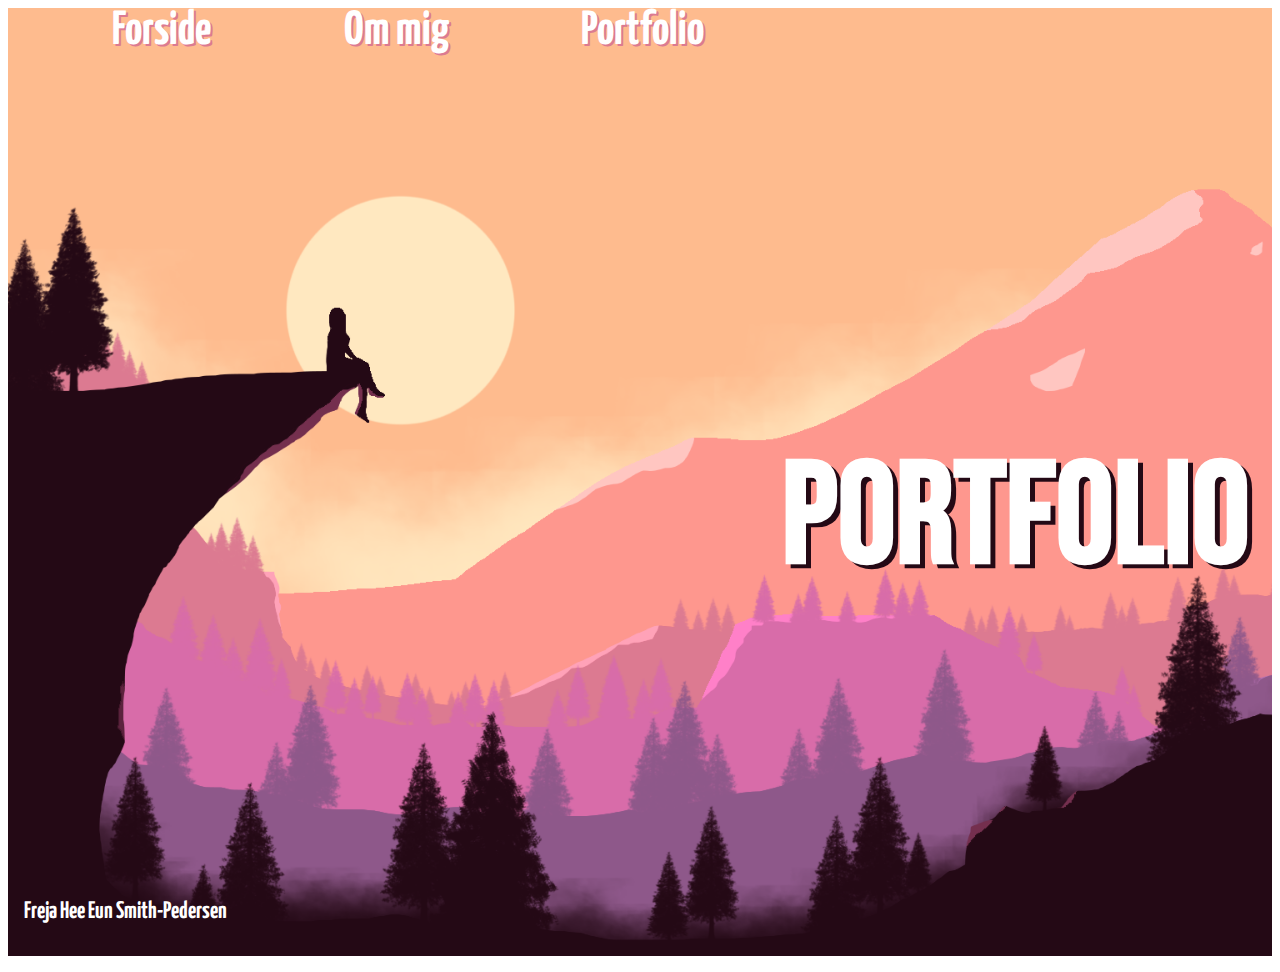
==== index.html @ 05e18201 "forside og menu" ====
<!DOCTYPE html>
<html lang="da">
  <head>
    <meta charset="utf-8" />
    <meta name="viewport" content="width=device-width, initial-scale=1.0" />
    <title>Portfolio</title>
    <meta name="robots" content="noindex" />
    <link rel="stylesheet" href="style.css" />
    <link rel="preconnect" href="https://fonts.gstatic.com" />
    <link
      href="https://fonts.googleapis.com/css2?family=Barlow+Condensed:wght@300&family=Bebas+Neue&family=Odibee+Sans&family=Yanone+Kaffeesatz&display=swap"
      rel="stylesheet"
    />
  </head>

  <body>
    <header>
      <nav>
        <div id="menuknap">☰</div>
        <ul id="menu" class="hidden">
          <li><a href="index.html">Forside</a></li>
          <li><a href="om_mig.html">Om mig</a></li>
          <li><a href="portfolio.html">Portfolio</a></li>
        </ul>
      </nav>
    </header>
    <main id="forside">
      <section>
        <h1>Portfolio</h1>
      </section>
    </main>
    <script src="javascript.js"></script>
  </body>
  <footer id="author"><h3>Freja Hee Eun Smith-Pedersen</h3></footer>
</html>
---- style.css ----
h1 {
  font-family: "Bebas Neue", cursive;
  font-size: 5rem;
  color: #ffffff;
  margin: 2rem;
  text-shadow: 5px 4px #240915;
}

h2 {
  font-family: "Odibee Sans", cursive;
  font-size: 39px;
  color: #584fa2;
}

h3 {
  font-family: "Yanone Kaffeesatz", sans-serif;
  font-size: 1.5rem;
  color: #ffffff;
}

p {
  font-family: "Barlow Condensed", sans-serif;
  font-size: 16px;
  color: #584fa2;
}

header {
  position: static;
  background-color: #febb8e;
  margin: 0;
  padding: 0;
}

li {
  list-style-type: none;
}

#menu {
  transition: transform 0.3s;
  transform-origin: top left;
  margin: 0;
}

a {
  font-family: "Yanone Kaffeesatz", sans-serif;
  font-size: 1.5rem;
  text-decoration: none;
  font-weight: 700;
  color: #ffffff;
  text-shadow: 2px 2px #dc7a91;
  margin: 1rem;
}

#menuknap {
  display: inline-block;
  color: white;
  cursor: pointer;
}

.hidden {
  opacity: 0;
  transform: translateX(-100%);
}

#forside section {
  background-image: url(billeder/splashart.webp);
  width: 100%;
  height: 100vh;

  display: grid;
  background-size: cover;
  background-position: 20% 10%;
}

footer {
  margin-top: -6em;
  padding: 1em;
}

@media (min-width: 780px) {
  #forside section h1 {
    font-size: 9rem;
    margin: 1rem;
    grid-row: 2/3;
    grid-column: 4/5;
  }
  #forside section {
    display: grid;
    grid-template-columns: 1fr 1fr 1fr 2fr;
    grid-template-rows: 2fr 2fr 1fr;
  }

  #menuknap {
    display: none;
  }
  #menu.hidden {
    transform: translateX(0);
    opacity: 1;
  }

  #menu li {
    display: inline-block;
  }

  a {
    font-size: 3rem;
    padding: 1em;
  }
}
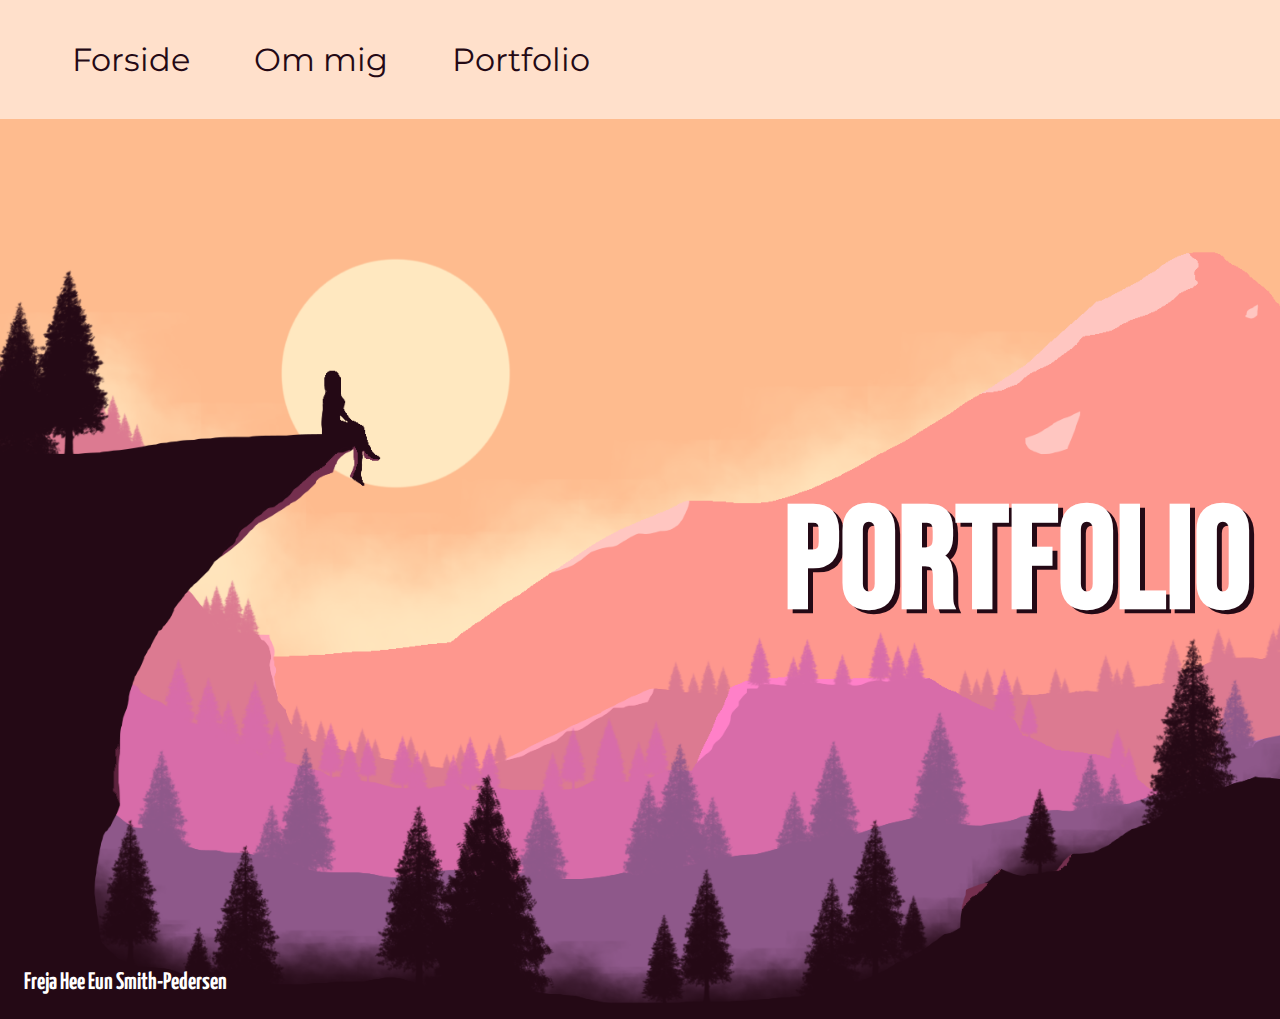
==== commit 4225656e: "detaljer" ====
--- a/index.html
+++ b/index.html
@@ -9,6 +9,10 @@
     <link rel="preconnect" href="https://fonts.gstatic.com" />
     <link
       href="https://fonts.googleapis.com/css2?family=Barlow+Condensed:wght@300&family=Bebas+Neue&family=Odibee+Sans&family=Yanone+Kaffeesatz&display=swap"
+      rel="stylesheet"
+    />
+    <link
+      href="https://fonts.googleapis.com/css2?family=Montserrat:wght@300&display=swap"
       rel="stylesheet"
     />
   </head>
@@ -27,9 +31,9 @@
     <main id="forside">
       <section>
         <h1>Portfolio</h1>
+        <h3>Freja Hee Eun Smith-Pedersen</h3>
       </section>
     </main>
     <script src="javascript.js"></script>
   </body>
-  <footer id="author"><h3>Freja Hee Eun Smith-Pedersen</h3></footer>
 </html>
--- a/style.css
+++ b/style.css
@@ -1,4 +1,16 @@
-h1 {
+html body {
+  padding: 0;
+  margin: 0;
+  hyphens: auto;
+}
+
+img {
+  width: 100%;
+  display: block;
+  height: auto;
+}
+
+#forside h1 {
   font-family: "Bebas Neue", cursive;
   font-size: 5rem;
   color: #ffffff;
@@ -8,8 +20,8 @@
 
 h2 {
   font-family: "Odibee Sans", cursive;
-  font-size: 39px;
-  color: #584fa2;
+  font-size: 3rem;
+  color: #240915;
 }
 
 h3 {
@@ -20,15 +32,20 @@
 
 p {
   font-family: "Barlow Condensed", sans-serif;
-  font-size: 16px;
-  color: #584fa2;
-}
+  font-size: 1.3rem;
+  color: #240915;
+}
+
+hr {
+  border: 0;
+  border-top: 2px solid #240915;
+}
+/* menu */
 
 header {
   position: static;
-  background-color: #febb8e;
+  background-color: #ffe0cb;
   margin: 0;
-  padding: 0;
 }
 
 li {
@@ -36,45 +53,212 @@
 }
 
 #menu {
+  display: flex;
   transition: transform 0.3s;
   transform-origin: top left;
   margin: 0;
+  padding: 2.5em;
+  justify-content: flex-start;
 }
 
 a {
-  font-family: "Yanone Kaffeesatz", sans-serif;
-  font-size: 1.5rem;
+  font-family: "Montserrat", sans-serif;
+  font-size: 1.3rem;
   text-decoration: none;
-  font-weight: 700;
+  color: #240915;
+  margin-left: 0;
+}
+
+a:hover {
   color: #ffffff;
-  text-shadow: 2px 2px #dc7a91;
-  margin: 1rem;
 }
 
 #menuknap {
   display: inline-block;
-  color: white;
+  color: #240915;
   cursor: pointer;
+  font-size: 2.5rem;
+  padding-left: 0.2em;
 }
 
 .hidden {
   opacity: 0;
   transform: translateX(-100%);
 }
+
+/*forside*/
 
 #forside section {
   background-image: url(billeder/splashart.webp);
   width: 100%;
   height: 100vh;
-
   display: grid;
   background-size: cover;
   background-position: 20% 10%;
 }
 
+#forside section h3 {
+  grid-row: 3/4;
+  margin-top: 7em;
+  margin-left: 1em;
+  text-align: left;
+}
+
 footer {
-  margin-top: -6em;
   padding: 1em;
+  text-align: center;
+}
+
+/* om mig */
+
+#om_mig h1 {
+  font-family: "Bebas Neue", cursive;
+  font-size: 5rem;
+  color: #240915;
+  margin: 0.5em;
+}
+
+.om_img {
+  border: 0.2em solid #240915;
+  margin: 3em;
+}
+
+.om_img2 {
+  margin-top: 7em;
+}
+
+.tekst_1 p {
+  position: relative;
+  z-index: 2;
+  margin: 1em;
+  text-align: center;
+}
+
+.tekst_2 p {
+  position: relative;
+  z-index: 2;
+  margin: 1em;
+  margin-bottom: 2em;
+  text-align: center;
+  padding-top: 1em;
+}
+
+.box_1 {
+  z-index: 1;
+  position: absolute;
+  background-color: #fed2ce;
+  height: 17vh;
+  width: 100vw;
+  padding-top: 5vh;
+}
+
+.box_2 {
+  z-index: 1;
+  position: absolute;
+  background-color: #fed2ce;
+  height: 28vh;
+  width: 100vw;
+  padding-top: 5vh;
+}
+
+#portfolio #first_section {
+  background-image: url(billeder/splashbillede2.webp);
+  width: 100%;
+  height: 30vh;
+  background-size: cover;
+  background-position: 50% 10%;
+  display: grid;
+}
+
+#portfolio h1 {
+  font-family: "Bebas Neue", cursive;
+  font-size: 5rem;
+  color: #ffffff;
+  margin: 2rem;
+  text-shadow: 5px 4px #240915;
+}
+
+#portfolio h3 {
+  font-family: "Yanone Kaffeesatz", sans-serif;
+  font-size: 2.5rem;
+  color: #240915;
+}
+
+#portfolio h4 {
+  font-family: "Yanone Kaffeesatz", sans-serif;
+  font-size: 1.8rem;
+  color: #240915;
+  margin-bottom: 0.5em;
+  margin-left: 0.5em;
+}
+
+.link a {
+  font-family: "Barlow Condensed", sans-serif;
+  font-size: 1.3rem;
+  color: #240915;
+  padding: 0.5em;
+}
+
+.tekst_col a {
+  font-family: "Barlow Condensed", sans-serif;
+  font-size: 1.3rem;
+  color: #240915;
+  padding: 0;
+}
+
+#portfolio a:hover {
+  color: #ffffff;
+}
+
+.link {
+  display: inline-flex;
+  background-color: #fed2ce;
+  border: 0.2em solid #240915;
+  margin-top: -1em;
+  margin-left: 1em;
+}
+
+#links {
+  display: grid;
+  justify-content: center;
+}
+
+#links .link {
+  padding: 0.5em;
+  margin: 1em;
+}
+
+#portfolio #second_section,
+#third_section,
+#fourth_section,
+#fifth_section {
+  width: 95%;
+  margin-left: auto;
+  margin-right: auto;
+  padding: 0;
+}
+
+.tekst_col {
+  background-color: #fed2ce;
+  text-align: center;
+  padding: 1.5vw;
+  margin-top: 1.6vw;
+}
+
+.img_style {
+  border: 0.3em solid #240915;
+  background-color: #ffffff;
+  padding: 0.5em;
+}
+
+@media (min-width: 500px) {
+  .tekst_1 p {
+    padding-top: 1em;
+  }
+
+  .tekst_2 p {
+    padding-top: 1em;
+  }
 }
 
 @media (min-width: 780px) {
@@ -89,7 +273,7 @@
     grid-template-columns: 1fr 1fr 1fr 2fr;
     grid-template-rows: 2fr 2fr 1fr;
   }
-
+  /* menu */
   #menuknap {
     display: none;
   }
@@ -103,7 +287,194 @@
   }
 
   a {
-    font-size: 3rem;
+    font-size: 2rem;
     padding: 1em;
   }
-}
+  /* om mig */
+  #om_mig h1 {
+    font-size: 7rem;
+    margin-bottom: 0;
+  }
+
+  #om_mig #first_section {
+    display: grid;
+    grid-template-columns: 1fr 5fr 4fr 1fr;
+    grid-template-rows: 1fr;
+  }
+  .om_img {
+    z-index: 2;
+    grid-column: 3/4;
+    grid-row: 1/2;
+    margin: 0;
+  }
+
+  .tekst_1 {
+    grid-column: 2/3;
+    margin-top: 4em;
+  }
+  .box_1 {
+    margin-top: 4em;
+    height: 22vh;
+    width: 100vw;
+  }
+
+  #om_mig #second_section {
+    display: grid;
+    grid-template-columns: 1fr 4fr 5fr;
+    grid-template-rows: 1fr;
+  }
+  .om_img2 {
+    grid-column: 2/3;
+    grid-row: 1/2;
+  }
+
+  .tekst_2 {
+    grid-column: 3/4;
+    margin-top: 4em;
+  }
+
+  .box_2 {
+    margin-top: 4em;
+    height: 27vh;
+    width: 100vw;
+  }
+  /* Portfolio */
+
+  #portfolio #first_section {
+    margin-bottom: 5em;
+    height: 50vh;
+  }
+
+  #portfolio h1 {
+    margin-top: 1em;
+    margin-left: 1em;
+    font-size: 9rem;
+  }
+
+  #portfolio h2 {
+    margin-top: 1.5em;
+  }
+
+  #portfolio h3 {
+    margin-left: 1em;
+  }
+
+  .img_col_1 h4 {
+    margin-left: 1em;
+    margin-bottom: 0.5em;
+  }
+
+  .col {
+    display: grid;
+    grid-template-columns: 3fr 4fr;
+  }
+
+  .col_2 {
+    display: grid;
+    grid-template-columns: 4fr 3fr;
+  }
+
+  .col_3 {
+    display: grid;
+    grid-template-columns: 1fr 1fr;
+  }
+
+  .col_4 {
+    display: grid;
+    grid-template-columns: 1fr 1fr;
+    grid-template-rows: 1fr 1fr;
+  }
+
+  .col_4 .tekst_col_3 {
+    display: flex;
+    align-items: center;
+    background-color: #fed2ce;
+    text-align: center;
+    padding: 1.5vw;
+    margin-top: 10vw;
+    margin-bottom: -10vw;
+  }
+
+  .tekst_col {
+    display: flex;
+    align-items: center;
+    padding-bottom: 5em;
+  }
+
+  .tekst_col_2 {
+    display: flex;
+    align-items: center;
+    padding-bottom: 5em;
+    background-color: #fed2ce;
+    text-align: center;
+    padding: 1.5vw;
+    margin-top: 0;
+  }
+
+  .img_col_5 {
+    margin-top: 2em;
+  }
+  .img_col_6 {
+    grid-column: 2/3;
+    grid-row: 1/3;
+  }
+
+  #links {
+    display: grid;
+    justify-content: end;
+    grid-column: 1/2;
+    margin-top: 10em;
+    margin-bottom: 5em;
+    text-align: center;
+  }
+
+  #links .link {
+    padding: 0.5em;
+    margin: 1em;
+  }
+  footer {
+    margin-left: 17em;
+    text-align: left;
+  }
+}
+
+@media (min-width: 1300px) {
+  .box_1 {
+    margin-top: 8em;
+    height: 30vh;
+    width: 70vw;
+  }
+
+  .box_2 {
+    margin-top: 8em;
+    height: 35vh;
+    width: 70vw;
+  }
+
+  .tekst_1 {
+    margin-top: 12em;
+    margin-right: 5em;
+  }
+  .tekst_2 {
+    margin-top: 11em;
+    margin-left: 2em;
+    margin-right: 1em;
+  }
+
+  #om_mig {
+    width: 70%;
+    margin-left: auto;
+    margin-right: auto;
+    padding: 0;
+  }
+
+  #portfolio #second_section,
+  #third_section,
+  #fourth_section,
+  #fifth_section {
+    width: 70%;
+    margin-left: auto;
+    margin-right: auto;
+    padding: 0;
+  }
+}
